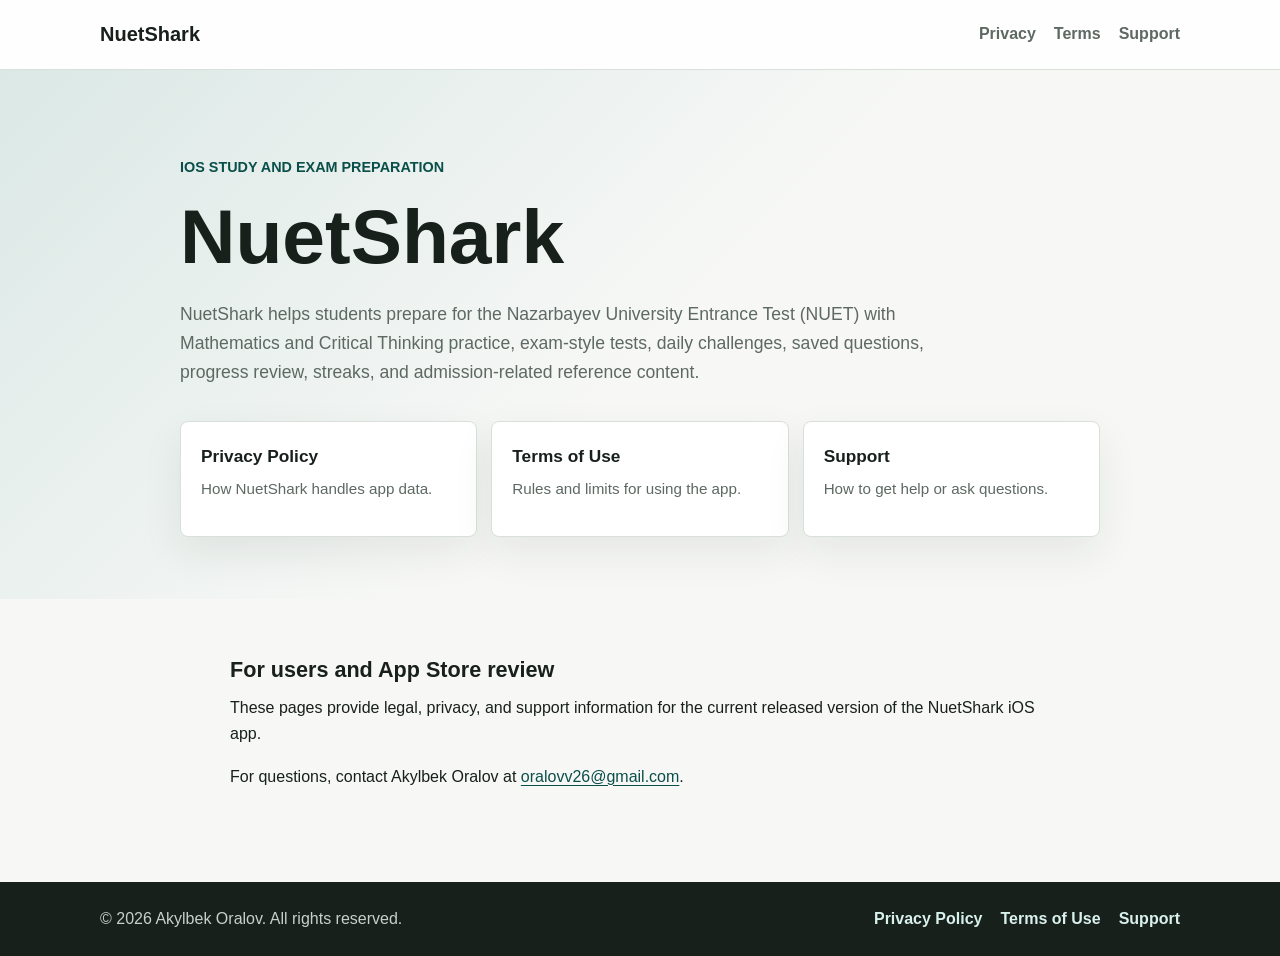
==== index.html @ 2c33d4cb "Add NuetShark legal support site" ====
<!doctype html>
<html lang="en">
<head>
  <meta charset="utf-8">
  <meta name="viewport" content="width=device-width, initial-scale=1">
  <title>NuetShark Legal and Support</title>
  <meta name="description" content="Legal and support information for the NuetShark iOS app.">
  <link rel="stylesheet" href="styles.css">
</head>
<body>
  <header class="site-header">
    <div class="container header-inner">
      <a class="brand" href="index.html" aria-label="NuetShark home">NuetShark</a>
      <nav class="site-nav" aria-label="Primary navigation">
        <a href="privacy.html">Privacy</a>
        <a href="terms.html">Terms</a>
        <a href="support.html">Support</a>
      </nav>
    </div>
  </header>

  <main>
    <section class="hero">
      <div class="container hero-inner">
        <p class="eyebrow">iOS study and exam preparation</p>
        <h1>NuetShark</h1>
        <p class="lead">
          NuetShark helps students prepare for the Nazarbayev University Entrance Test
          (NUET) with Mathematics and Critical Thinking practice, exam-style tests,
          daily challenges, saved questions, progress review, streaks, and
          admission-related reference content.
        </p>
        <div class="link-grid" aria-label="Legal and support links">
          <a class="link-card" href="privacy.html">
            <span>Privacy Policy</span>
            <small>How NuetShark handles app data.</small>
          </a>
          <a class="link-card" href="terms.html">
            <span>Terms of Use</span>
            <small>Rules and limits for using the app.</small>
          </a>
          <a class="link-card" href="support.html">
            <span>Support</span>
            <small>How to get help or ask questions.</small>
          </a>
        </div>
      </div>
    </section>

    <section class="content-section">
      <div class="container narrow">
        <h2>For users and App Store review</h2>
        <p>
          These pages provide legal, privacy, and support information for the
          current released version of the NuetShark iOS app.
        </p>
        <p>
          For questions, contact Akylbek Oralov at
          <a href="mailto:oralovv26@gmail.com">oralovv26@gmail.com</a>.
        </p>
      </div>
    </section>
  </main>

  <footer class="site-footer">
    <div class="container footer-inner">
      <p>&copy; 2026 Akylbek Oralov. All rights reserved.</p>
      <nav aria-label="Footer navigation">
        <a href="privacy.html">Privacy Policy</a>
        <a href="terms.html">Terms of Use</a>
        <a href="support.html">Support</a>
      </nav>
    </div>
  </footer>
</body>
</html>
---- styles.css ----
:root {
  --bg: #f7f8f6;
  --surface: #ffffff;
  --text: #18201c;
  --muted: #5d6962;
  --border: #d9dfd9;
  --accent: #0f766e;
  --accent-dark: #0b4f4a;
  --accent-soft: #e4f4f1;
  --shadow: 0 16px 40px rgba(24, 32, 28, 0.08);
}

* {
  box-sizing: border-box;
}

html {
  color-scheme: light;
}

body {
  margin: 0;
  background: var(--bg);
  color: var(--text);
  font-family: -apple-system, BlinkMacSystemFont, "Segoe UI", Roboto, Helvetica, Arial, sans-serif;
  font-size: 16px;
  line-height: 1.65;
}

a {
  color: var(--accent-dark);
  text-decoration-thickness: 0.08em;
  text-underline-offset: 0.18em;
}

a:hover {
  color: var(--accent);
}

a:focus-visible {
  outline: 3px solid var(--accent);
  outline-offset: 3px;
}

.container {
  width: min(100% - 32px, 1080px);
  margin: 0 auto;
}

.narrow {
  max-width: 820px;
}

.site-header {
  background: rgba(255, 255, 255, 0.92);
  border-bottom: 1px solid var(--border);
}

.header-inner {
  display: flex;
  flex-direction: column;
  gap: 14px;
  padding: 18px 0;
}

.brand {
  color: var(--text);
  font-size: 1.25rem;
  font-weight: 750;
  letter-spacing: 0;
  text-decoration: none;
}

.site-nav,
.site-footer nav {
  display: flex;
  flex-wrap: wrap;
  gap: 10px 18px;
}

.site-nav a,
.site-footer a {
  color: var(--muted);
  font-weight: 650;
  text-decoration: none;
}

.site-nav a:hover,
.site-footer a:hover,
.site-nav a[aria-current="page"] {
  color: var(--accent-dark);
}

.hero {
  padding: 56px 0 40px;
  background:
    linear-gradient(135deg, rgba(15, 118, 110, 0.12), rgba(255, 255, 255, 0) 52%),
    var(--bg);
}

.hero-inner {
  max-width: 920px;
}

.eyebrow {
  margin: 0 0 10px;
  color: var(--accent-dark);
  font-size: 0.9rem;
  font-weight: 750;
  text-transform: uppercase;
}

h1,
h2 {
  line-height: 1.2;
  letter-spacing: 0;
}

h1 {
  margin: 0 0 18px;
  font-size: clamp(2.3rem, 9vw, 4.8rem);
}

h2 {
  margin: 0 0 12px;
  font-size: 1.35rem;
}

p {
  margin: 0 0 16px;
}

.lead {
  max-width: 760px;
  color: var(--muted);
  font-size: 1.1rem;
}

.link-grid {
  display: grid;
  gap: 14px;
  margin-top: 34px;
}

.link-card {
  display: block;
  min-height: 116px;
  padding: 20px;
  background: var(--surface);
  border: 1px solid var(--border);
  border-radius: 8px;
  box-shadow: var(--shadow);
  text-decoration: none;
}

.link-card span {
  display: block;
  color: var(--text);
  font-size: 1.08rem;
  font-weight: 750;
}

.link-card small {
  display: block;
  margin-top: 8px;
  color: var(--muted);
  font-size: 0.95rem;
  line-height: 1.45;
}

.content-section,
.document {
  padding: 42px 0 56px;
}

.document h1 {
  font-size: clamp(2rem, 7vw, 3.5rem);
}

.document section {
  padding: 28px 0;
  border-top: 1px solid var(--border);
}

.document section:first-of-type {
  margin-top: 28px;
}

ul {
  margin: 0 0 16px;
  padding-left: 22px;
}

li + li {
  margin-top: 8px;
}

.site-footer {
  background: #18201c;
  color: #edf2ed;
}

.footer-inner {
  display: flex;
  flex-direction: column;
  gap: 14px;
  padding: 24px 0;
}

.site-footer p {
  margin: 0;
  color: #c7d0ca;
}

.site-footer a {
  color: #d9f1ed;
}

.site-footer a:hover {
  color: #ffffff;
}

@media (min-width: 720px) {
  .header-inner,
  .footer-inner {
    flex-direction: row;
    align-items: center;
    justify-content: space-between;
  }

  .site-nav,
  .site-footer nav {
    justify-content: flex-end;
  }

  .hero {
    padding: 86px 0 62px;
  }

  .link-grid {
    grid-template-columns: repeat(3, 1fr);
  }

  .content-section,
  .document {
    padding: 58px 0 76px;
  }
}
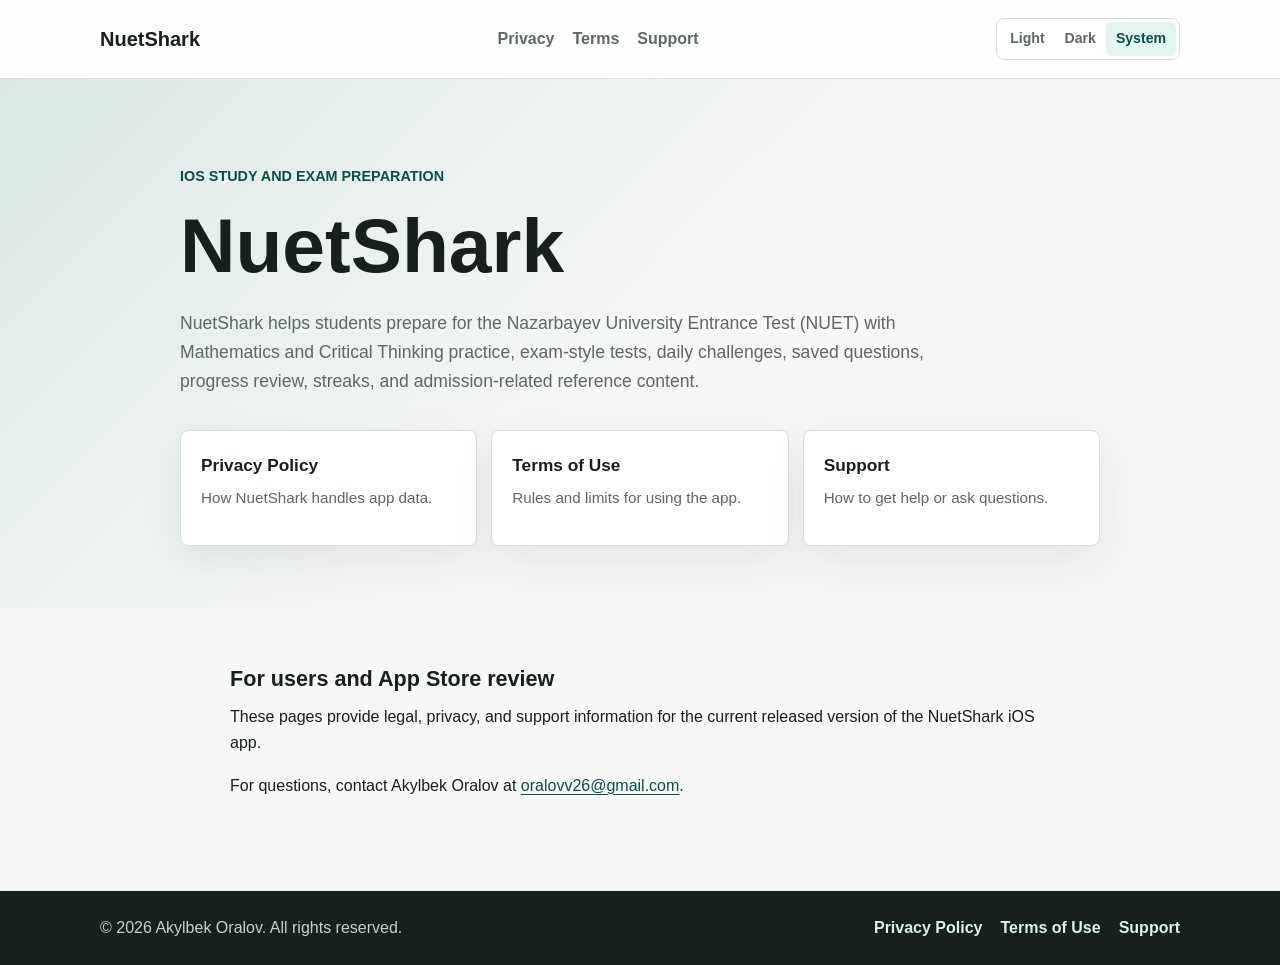
==== commit 1c1bc223: "Add selectable site theme" ====
--- a/index.html
+++ b/index.html
@@ -5,6 +5,7 @@
   <meta name="viewport" content="width=device-width, initial-scale=1">
   <title>NuetShark Legal and Support</title>
   <meta name="description" content="Legal and support information for the NuetShark iOS app.">
+  <script src="theme.js"></script>
   <link rel="stylesheet" href="styles.css">
 </head>
 <body>
@@ -16,6 +17,11 @@
         <a href="terms.html">Terms</a>
         <a href="support.html">Support</a>
       </nav>
+      <div class="theme-switcher" aria-label="Theme preference">
+        <button type="button" data-theme-option="light">Light</button>
+        <button type="button" data-theme-option="dark">Dark</button>
+        <button type="button" data-theme-option="system">System</button>
+      </div>
     </div>
   </header>
 
--- a/styles.css
+++ b/styles.css
@@ -15,7 +15,7 @@
 }
 
 html {
-  color-scheme: light;
+  color-scheme: light dark;
 }
 
 body {
@@ -88,6 +88,42 @@
 .site-nav a:hover,
 .site-footer a:hover,
 .site-nav a[aria-current="page"] {
+  color: var(--accent-dark);
+}
+
+.theme-switcher {
+  display: inline-flex;
+  width: fit-content;
+  padding: 3px;
+  background: var(--surface);
+  border: 1px solid var(--border);
+  border-radius: 8px;
+}
+
+.theme-switcher button {
+  min-height: 34px;
+  padding: 0 10px;
+  background: transparent;
+  color: var(--muted);
+  border: 0;
+  border-radius: 6px;
+  font: inherit;
+  font-size: 0.88rem;
+  font-weight: 700;
+  cursor: pointer;
+}
+
+.theme-switcher button:hover {
+  color: var(--accent-dark);
+}
+
+.theme-switcher button:focus-visible {
+  outline: 3px solid var(--accent);
+  outline-offset: 2px;
+}
+
+.theme-switcher button[aria-pressed="true"] {
+  background: var(--accent-soft);
   color: var(--accent-dark);
 }
 
@@ -246,3 +282,73 @@
     padding: 58px 0 76px;
   }
 }
+
+:root[data-theme="dark"] {
+  --bg: #101513;
+  --surface: #19221f;
+  --text: #eef4ef;
+  --muted: #b8c5bd;
+  --border: #324039;
+  --accent: #5eead4;
+  --accent-dark: #99f6e4;
+  --accent-soft: #14352f;
+  --shadow: 0 16px 40px rgba(0, 0, 0, 0.28);
+}
+
+:root[data-theme="dark"] .site-header {
+  background: rgba(16, 21, 19, 0.94);
+}
+
+:root[data-theme="dark"] .hero {
+  background:
+    linear-gradient(135deg, rgba(94, 234, 212, 0.12), rgba(16, 21, 19, 0) 52%),
+    var(--bg);
+}
+
+:root[data-theme="dark"] .site-footer {
+  background: #070a09;
+}
+
+:root[data-theme="dark"] .site-footer p {
+  color: #b8c5bd;
+}
+
+:root[data-theme="light"] {
+  color-scheme: light;
+}
+
+:root[data-theme="dark"] {
+  color-scheme: dark;
+}
+
+@media (prefers-color-scheme: dark) {
+  :root:not([data-theme]) {
+    --bg: #101513;
+    --surface: #19221f;
+    --text: #eef4ef;
+    --muted: #b8c5bd;
+    --border: #324039;
+    --accent: #5eead4;
+    --accent-dark: #99f6e4;
+    --accent-soft: #14352f;
+    --shadow: 0 16px 40px rgba(0, 0, 0, 0.28);
+  }
+
+  :root:not([data-theme]) .site-header {
+    background: rgba(16, 21, 19, 0.94);
+  }
+
+  :root:not([data-theme]) .hero {
+    background:
+      linear-gradient(135deg, rgba(94, 234, 212, 0.12), rgba(16, 21, 19, 0) 52%),
+      var(--bg);
+  }
+
+  :root:not([data-theme]) .site-footer {
+    background: #070a09;
+  }
+
+  :root:not([data-theme]) .site-footer p {
+    color: #b8c5bd;
+  }
+}
